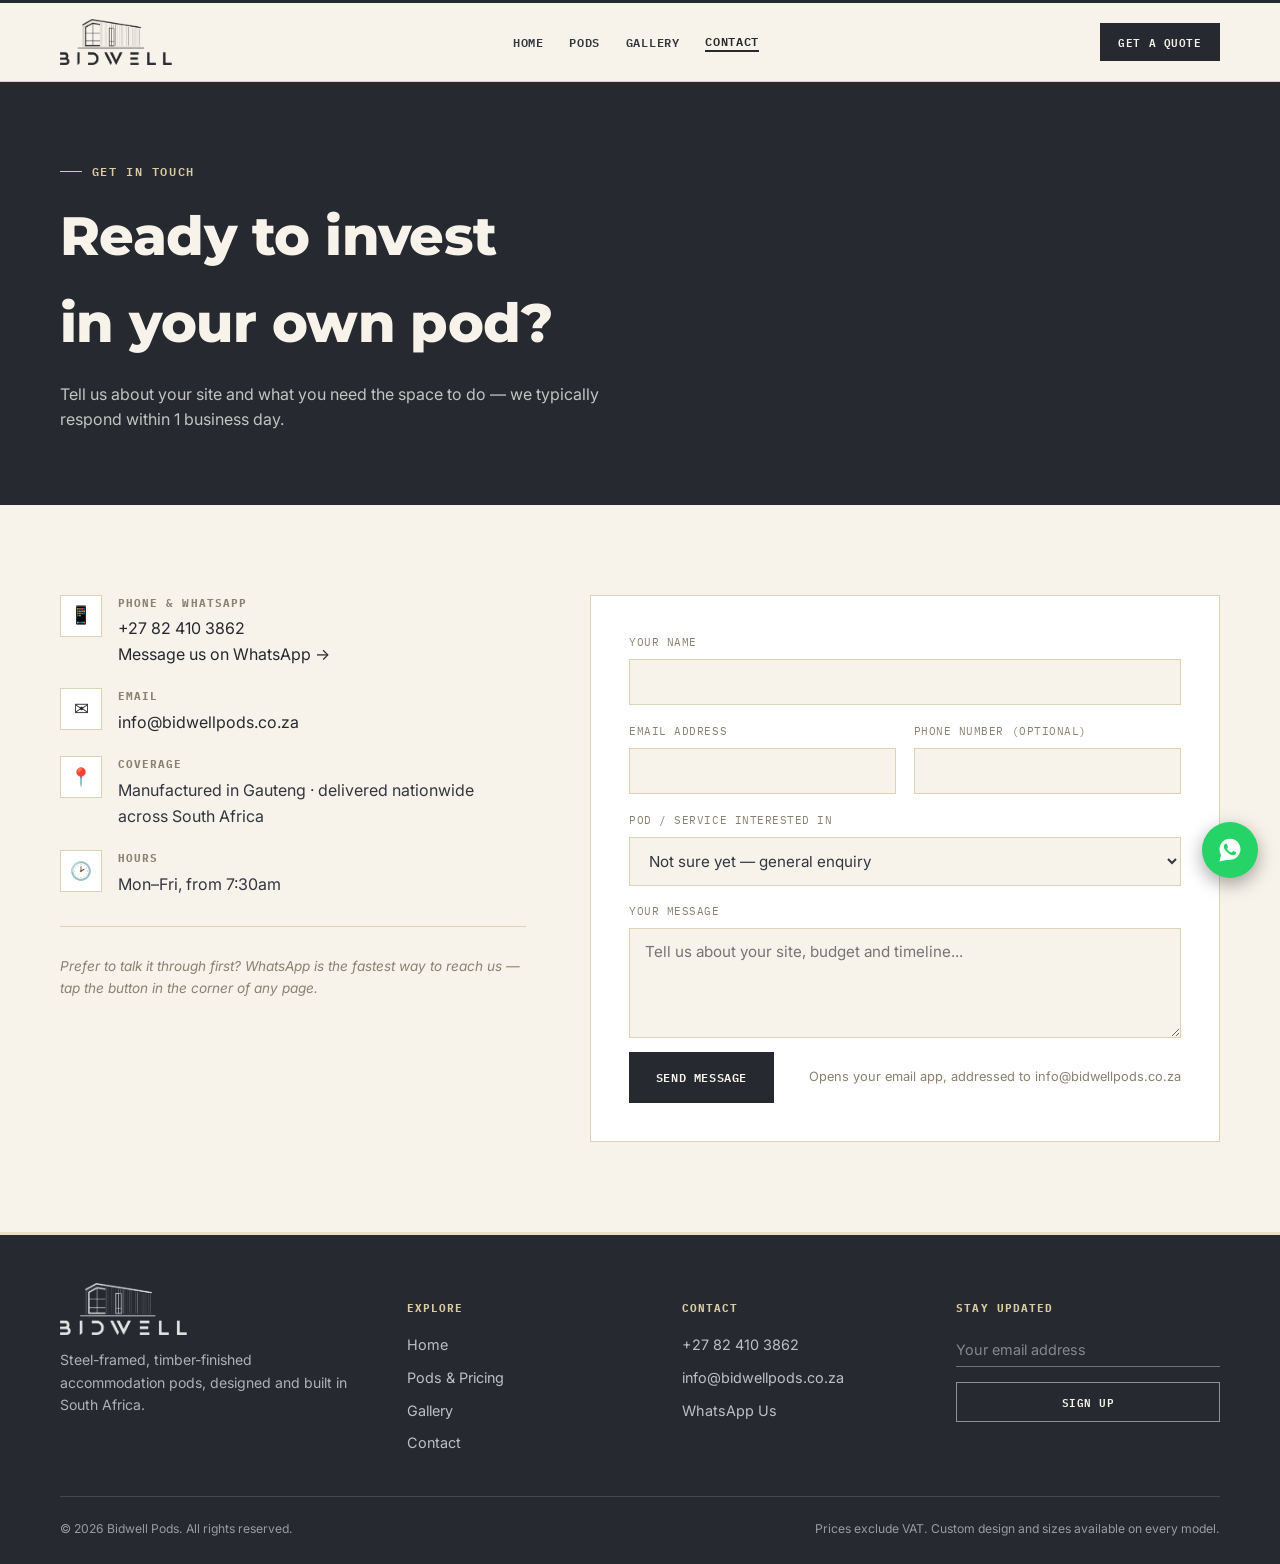
==== contact.html @ 1fa18dcc "Initial commit: Bidwell Pods website Static marketing site for Bidwell Pods (modular steel-framed ac" ====
<!doctype html>
<html lang="en">
<head>
<meta charset="UTF-8">
<meta name="viewport" content="width=device-width, initial-scale=1">
<title>Contact — Bidwell Pods</title>
<link rel="preconnect" href="https://fonts.googleapis.com">
<link rel="preconnect" href="https://fonts.gstatic.com" crossorigin>
<link href="https://fonts.googleapis.com/css2?family=Montserrat:wght@600;700;800&family=Inter:wght@400;500;600;700&family=IBM+Plex+Mono:wght@500;600;700&display=swap" rel="stylesheet">
<link rel="stylesheet" href="style.css">
</head>
<body>

<header>
  <div class="wrap bar">
    <a href="index.html" class="brand">
      <img src="img/logo-dark.png" alt="Bidwell Pods" class="brand-logo">
    </a>
    <nav class="primary">
      <a href="index.html">Home</a>
      <a href="pods.html">Pods</a>
      <a href="gallery.html">Gallery</a>
      <a href="contact.html" class="active">Contact</a>
    </nav>
    <div class="nav-cta">
      <a href="contact.html" class="btn btn-amber btn-sm">Get a Quote</a>
      <button class="burger" id="burgerBtn" aria-label="Open menu" aria-expanded="false"><span></span><span></span><span></span></button>
    </div>
  </div>
</header>

<div class="mobile-panel" id="mobilePanel">
  <a href="index.html">Home</a>
  <a href="pods.html">Pods</a>
  <a href="gallery.html">Gallery</a>
  <a href="contact.html">Contact</a>
  <a href="contact.html" class="btn btn-solid btn-block">Get a Quote</a>
</div>

<main>

  <section class="band-ink" style="padding-block:clamp(3rem,6vw,4.5rem);">
    <div class="wrap">
      <span class="eyebrow" style="color:var(--amber);">Get In Touch</span>
      <h1 style="font-size:clamp(2.2rem,4.4vw,3.4rem); margin-top:.7rem; max-width:20ch;">Ready to invest in your own pod?</h1>
      <p style="color:rgba(250,247,241,.75); max-width:56ch; margin-top:1rem;">Tell us about your site and what you need the space to do — we typically respond within 1 business day.</p>
    </div>
  </section>

  <section class="band-paper">
    <div class="wrap contact-grid">
      <div class="contact-detail">
        <div class="cd-item"><div class="cd-icon">&#128241;</div><div><h4>Phone &amp; WhatsApp</h4><p><a href="tel:+27824103862">+27 82 410 3862</a><br><a href="https://wa.me/27824103862" target="_blank" rel="noopener">Message us on WhatsApp &rarr;</a></p></div></div>
        <div class="cd-item"><div class="cd-icon">&#9993;</div><div><h4>Email</h4><p><a href="mailto:info@bidwellpods.co.za">info@bidwellpods.co.za</a></p></div></div>
        <div class="cd-item"><div class="cd-icon">&#128205;</div><div><h4>Coverage</h4><p>Manufactured in Gauteng &middot; delivered nationwide across South Africa</p></div></div>
        <div class="cd-item"><div class="cd-icon">&#128337;</div><div><h4>Hours</h4><p>Mon&ndash;Fri, from 7:30am</p></div></div>
        <hr class="rule" style="margin:.5rem 0;">
        <p class="map-note">Prefer to talk it through first? WhatsApp is the fastest way to reach us — tap the button in the corner of any page.</p>
      </div>

      <div class="form-card">
        <form id="quoteForm">
          <div class="form-grid">
            <div class="full"><label for="f-name">Your Name</label><input id="f-name" name="name" type="text" required></div>
            <div><label for="f-email">Email Address</label><input id="f-email" name="email" type="email" required></div>
            <div><label for="f-phone">Phone Number (optional)</label><input id="f-phone" name="phone" type="tel"></div>
            <div class="full"><label for="f-service">Pod / Service Interested In</label>
              <select id="f-service" name="service">
                <option>Not sure yet — general enquiry</option>
                <option>3 Bedroom</option>
                <option>Pod 2</option>
                <option>Pod 3</option>
                <option>Pod 4</option>
                <option>Concrete Roof Top Pod</option>
                <option>Insulated Cement Panel Housing</option>
                <option>Backyard Entertainment Pod</option>
                <option>Backyard Office / Storage Pod</option>
                <option>Guard House</option>
                <option>Coffee Shop</option>
                <option>Financing Options</option>
              </select>
            </div>
            <div class="full"><label for="f-message">Your Message</label><textarea id="f-message" name="message" required placeholder="Tell us about your site, budget and timeline..."></textarea></div>
          </div>
          <div class="form-foot">
            <button type="submit" class="btn btn-amber">Send Message</button>
            <span class="form-note">Opens your email app, addressed to info@bidwellpods.co.za</span>
          </div>
        </form>
      </div>
    </div>
  </section>

</main>

<footer>
  <div class="wrap">
    <div class="foot-grid">
      <div class="foot-brand">
        <img src="img/logo-light.png" alt="Bidwell Pods" class="brand-logo footer-logo">
        <p>Steel-framed, timber-finished accommodation pods, designed and built in South Africa.</p>
      </div>
      <div class="foot-col"><h5>Explore</h5>
        <a href="index.html">Home</a><a href="pods.html">Pods &amp; Pricing</a><a href="gallery.html">Gallery</a><a href="contact.html">Contact</a>
      </div>
      <div class="foot-col"><h5>Contact</h5>
        <a href="tel:+27824103862">+27 82 410 3862</a><a href="mailto:info@bidwellpods.co.za">info@bidwellpods.co.za</a><a href="https://wa.me/27824103862" target="_blank" rel="noopener">WhatsApp Us</a>
      </div>
      <div class="foot-col foot-newsletter"><h5>Stay Updated</h5>
        <form id="newsletterForm">
          <input type="email" name="email" placeholder="Your email address" required>
          <button type="submit" class="btn btn-outline-light btn-sm btn-block">Sign Up</button>
        </form>
      </div>
    </div>
    <div class="foot-bottom">
      <span>&copy; <span id="year"></span> Bidwell Pods. All rights reserved.</span>
      <span>Prices exclude VAT. Custom design and sizes available on every model.</span>
    </div>
  </div>
</footer>

<a class="wa-float" href="https://wa.me/27824103862" target="_blank" rel="noopener" aria-label="WhatsApp Bidwell Pods">
  <svg width="28" height="28" viewBox="0 0 32 32" fill="none"><path d="M16 3C9.373 3 4 8.373 4 15c0 2.34.64 4.53 1.75 6.4L4 29l7.8-1.7A11.9 11.9 0 0 0 16 27c6.627 0 12-5.373 12-12S22.627 3 16 3Z" fill="#fff"/><path d="M22.4 18.3c-.35-.17-2.07-1.02-2.4-1.14-.32-.12-.55-.17-.79.17-.23.35-.9 1.14-1.1 1.37-.2.23-.4.26-.76.09-.35-.17-1.47-.54-2.8-1.72-1.04-.92-1.74-2.06-1.94-2.4-.2-.35-.02-.54.15-.71.16-.16.35-.4.52-.61.17-.2.23-.35.35-.58.12-.23.06-.43-.03-.6-.09-.17-.79-1.9-1.08-2.6-.28-.68-.57-.59-.79-.6h-.68c-.23 0-.6.09-.92.43-.32.35-1.2 1.17-1.2 2.86s1.23 3.32 1.4 3.55c.17.23 2.42 3.7 5.87 5.19.82.35 1.46.56 1.96.72.82.26 1.57.22 2.16.13.66-.1 2.07-.85 2.36-1.66.29-.82.29-1.52.2-1.66-.08-.15-.31-.23-.66-.4Z" fill="#25D366"/></svg>
</a>

<script src="script.js"></script>
</body>
</html>
---- style.css ----
:root{
  --ink:#26292f;
  --ink-2:#323640;
  --paper:#f7f3ea;
  --paper-2:#e9dfc7;
  --rule:#ddd2b4;
  --charcoal:#323640;
  --muted:#8a8171;
  --amber:#d9cba3;
  --amber-deep:#26292f;
  --white:#ffffff;
  --sand:#e9dfc7;
  --sand-deep:#d9cba3;
  --font-display:'Montserrat', 'Arial Black', sans-serif;
  --font-body:'Inter', -apple-system, Segoe UI, sans-serif;
  --font-mono:'IBM Plex Mono', 'Consolas', monospace;
}

*{box-sizing:border-box;}
html{scroll-behavior:smooth;}
body{
  margin:0; background:var(--paper); color:var(--charcoal);
  font-family:var(--font-body); font-size:16px; line-height:1.6;
  word-spacing:normal;
  -webkit-font-smoothing:antialiased;
}
@media (prefers-reduced-motion: reduce){
  html{scroll-behavior:auto;}
  *{animation-duration:.001ms !important; transition-duration:.001ms !important;}
}
img{max-width:100%; display:block;}
a{color:inherit;}
h1,h2,h3,h4{font-family:var(--font-display); font-weight:800; margin:0; text-wrap:balance; letter-spacing:-.01em;}
p{margin:0; line-height:1.6;}
::selection{background:var(--ink); color:var(--paper);}

.wrap{max-width:1240px; margin:0 auto; padding-inline:clamp(1.25rem,4vw,2.5rem);}
.eyebrow{
  font-family:var(--font-mono); font-size:.72rem; font-weight:600; letter-spacing:.14em;
  text-transform:uppercase; color:var(--amber-deep);
  display:inline-flex; align-items:center; gap:.6rem;
}
.eyebrow::before{content:""; width:22px; height:1.5px; background:currentColor; display:inline-block;}
.section-head{display:flex; flex-wrap:wrap; align-items:flex-end; justify-content:space-between; gap:1.5rem; margin-bottom:clamp(2.2rem,4vw,3.2rem); position:relative;}
.section-head h2{font-size:clamp(1.9rem,3.6vw,2.7rem); max-width:34ch;}
.section-head .lede{max-width:38ch; color:var(--muted); font-size:.98rem;}
section{padding-block:clamp(3.2rem,7vw,6rem);}
.band-paper{background:var(--paper);}
.band-tint{background:var(--paper-2);}
.band-ink{background:var(--ink); color:var(--paper);}
.rule{border:none; border-top:1px solid var(--rule); margin:0;}

.btn{
  font-family:var(--font-mono); font-weight:600; font-size:.76rem; letter-spacing:.05em;
  text-transform:uppercase; text-decoration:none; display:inline-flex; align-items:center; gap:.6rem;
  padding:.9rem 1.6rem; border:1.5px solid var(--ink); cursor:pointer; background:transparent; color:var(--ink);
  transition:background .2s ease, color .2s ease, border-color .2s ease, opacity .2s ease;
}
.btn-solid{background:var(--ink); color:var(--paper);}
.btn-solid:hover{background:var(--charcoal);}
.btn-amber{background:var(--ink); border-color:var(--ink); color:var(--paper);}
.btn-amber:hover{background:var(--charcoal); border-color:var(--charcoal);}
.btn-outline-light{border-color:rgba(248,250,252,.5); color:var(--paper);}
.btn-outline-light:hover{border-color:var(--paper); background:rgba(248,250,252,.08);}
.btn-block{width:100%; justify-content:center;}
.btn-sm{padding:.6rem 1.1rem; font-size:.68rem;}

/* ---------- HEADER ---------- */
header{position:sticky; top:0; z-index:100; background:var(--paper); border-bottom:1px solid var(--rule); border-top:3px solid var(--ink);}
header .bar{display:flex; align-items:center; justify-content:space-between; gap:1.5rem; padding-block:1rem;}
.brand{display:flex; align-items:center; gap:.7rem; text-decoration:none;}
.brand-logo{height:46px; width:auto; display:block;}
.footer-logo{height:52px; margin-bottom:.9rem;}
nav.primary{display:flex; align-items:center; gap:clamp(1rem,2vw,2rem);}
nav.primary a{font-family:var(--font-mono); font-size:.72rem; font-weight:600; letter-spacing:.06em; text-transform:uppercase; text-decoration:none; color:var(--charcoal);}
nav.primary a:hover{color:var(--amber-deep);}
nav.primary a.active{color:var(--amber-deep); border-bottom:2px solid var(--ink);}
.nav-cta{display:flex; align-items:center; gap:.9rem;}
.burger{display:none; flex-direction:column; gap:5px; background:none; border:none; padding:.4rem; cursor:pointer;}
.burger span{width:24px; height:2px; background:var(--ink);}
.mobile-panel{position:fixed; inset:0; background:var(--paper); z-index:99; padding:5.5rem 1.5rem 2rem; display:flex; flex-direction:column; gap:1.4rem; transform:translateX(100%); transition:transform .3s ease;}
.mobile-panel.open{transform:translateX(0);}
.mobile-panel a{font-family:var(--font-display); font-size:1.6rem; font-weight:800; text-decoration:none; color:var(--ink); border-bottom:1px solid var(--rule); padding-bottom:1rem;}
.mobile-panel a.btn{font-size:.76rem; font-weight:600; font-family:var(--font-mono); border-bottom:none; padding-bottom:.9rem; color:var(--paper); margin-top:.5rem;}

/* ---------- HERO (split) ---------- */
.hero{position:relative; background:var(--ink); color:var(--paper); overflow:hidden;}
.hero-split{display:grid; grid-template-columns:1fr 1.15fr; min-height:640px;}
.hero-copy{padding:clamp(2.5rem,6vw,5rem); display:flex; flex-direction:column; justify-content:center; gap:1.4rem; position:relative; z-index:1;}
.hero-copy h1{font-size:clamp(2.6rem,5.2vw,4.4rem); line-height:.98;}
.hero-tagline{font-family:var(--font-mono); font-size:.85rem; letter-spacing:.05em; color:var(--paper); opacity:.75;}
.hero-tagline b{color:var(--amber);}
.hero-copy .sub{max-width:42ch; color:rgba(248,250,252,.78); font-size:1.02rem;}
.hero-ctas{display:flex; flex-wrap:wrap; gap:1rem; margin-top:.6rem;}
.hero-photo{position:relative; min-height:320px;}
.hero-photo img{width:100%; height:100%; object-fit:cover; position:absolute; inset:0;}
.hero-photo::after{content:""; position:absolute; inset:1.3rem; border:1px solid rgba(247,243,234,.4); z-index:1; pointer-events:none;}

/* ---------- STAT BAND ---------- */
.stat-band{background:var(--paper-2); border-bottom:1px solid var(--rule);}
.stat-grid{display:grid; grid-template-columns:repeat(4,1fr);}
.stat{padding:clamp(1.5rem,3vw,2.2rem) 1.2rem; text-align:center; border-left:1px solid var(--rule); position:relative;}
.stat:first-child{border-left:none;}
.stat .n{font-family:var(--font-display); font-weight:800; letter-spacing:-.01em; font-size:clamp(1.4rem,2.4vw,1.9rem); color:var(--amber-deep); font-variant-numeric:tabular-nums;}
.stat .l{margin-top:.4rem; font-size:.72rem; letter-spacing:.07em; text-transform:uppercase; color:var(--muted); font-family:var(--font-mono);}

/* ---------- ABOUT / SPLIT CONTENT ---------- */
.split{display:grid; grid-template-columns:1.05fr .95fr; gap:clamp(2.5rem,5vw,5rem); align-items:center; position:relative;}
.split.reverse{grid-template-columns:.95fr 1.05fr;}
.split.reverse .split-photo{order:2;}
.split-copy{position:relative; z-index:1;}
.split-copy h2{font-size:clamp(2rem,3.6vw,2.7rem); margin:.8rem 0 1.2rem;}
.split-copy p{color:var(--muted); font-size:1.02rem; margin-bottom:1.05rem;}
.split-copy p:last-of-type{margin-bottom:0;}
.split-copy p.lead{color:var(--charcoal); font-size:1.1rem;}
.split-photo{position:relative; padding-right:1.3rem; padding-bottom:1.3rem;}
.split-photo::before{content:""; position:absolute; inset:1.3rem 0 0 1.3rem; border:1px solid var(--rule); z-index:0;}
.split-photo img{width:100%; aspect-ratio:4/5; object-fit:cover; position:relative; z-index:1;}
.split.reverse .split-photo{padding-right:0; padding-left:1.3rem;}
.split.reverse .split-photo::before{inset:1.3rem 1.3rem 0 0;}

.benefit-grid{display:grid; grid-template-columns:1fr 1fr; gap:1.4rem;}
.benefit{border-top:2px solid var(--ink); padding-top:1rem;}
.benefit h4{font-size:1.02rem; margin-bottom:.4rem;}
.benefit p{font-size:.88rem; color:var(--muted);}

/* ---------- UNIT / POD CARDS ---------- */
.units-grid{display:grid; grid-template-columns:repeat(4,1fr); gap:1.4rem;}
.unit-card{background:var(--white); border:1px solid var(--rule); display:flex; flex-direction:column;}
.unit-photo{aspect-ratio:4/3; overflow:hidden; position:relative;}
.fp-badge{
  position:absolute; top:.7rem; right:.7rem; z-index:2; background:var(--sand); color:var(--ink);
  font-family:var(--font-mono); font-size:.62rem; font-weight:600; letter-spacing:.06em; text-transform:uppercase;
  padding:.32rem .5rem; border:1px solid rgba(38,41,47,.15);
}
.unit-photo img{width:100%; height:100%; object-fit:cover; transition:transform .5s ease;}
.unit-card:hover .unit-photo img{transform:scale(1.06);}
.unit-body{padding:1.1rem 1.2rem 1.3rem; display:flex; flex-direction:column; gap:.5rem; flex:1;}
.unit-body h3{font-size:1.02rem;}
.unit-size{font-family:var(--font-mono); font-size:.74rem; color:var(--muted);}
.unit-price{margin-top:auto; padding-top:.6rem; border-top:1px solid var(--rule); display:flex; align-items:baseline; justify-content:space-between; gap:.5rem;}
.unit-price .amt{font-family:var(--font-display); font-weight:800; letter-spacing:-.01em; font-size:1.15rem; color:var(--amber-deep); font-variant-numeric:tabular-nums;}
.unit-price .from{font-size:.62rem; text-transform:uppercase; letter-spacing:.06em; color:var(--muted); font-family:var(--font-mono);}

/* ---------- POD DETAIL MODAL ---------- */
.modal-overlay{position:fixed; inset:0; background:rgba(20,16,10,.72); z-index:200; display:none; align-items:center; justify-content:center; padding:2rem 1rem;}
.modal-overlay.open{display:flex;}
.modal{background:var(--paper); max-width:980px; width:100%; max-height:90vh; overflow-y:auto; position:relative;}
.modal-grid{display:grid; grid-template-columns:1fr 1fr;}
.modal-info{background:var(--ink); color:var(--paper); padding:clamp(1.8rem,4vw,3rem); display:flex; flex-direction:column; gap:1rem;}
.modal-info h2{font-size:clamp(1.7rem,3vw,2.3rem);}
.modal-info .size{font-family:var(--font-mono); color:var(--amber);}
.modal-info p.desc{color:rgba(248,250,252,.75); font-size:.95rem;}
.modal-info p.note{color:var(--amber); font-size:.85rem; font-style:italic;}
.modal-price-row{display:flex; gap:1.5rem; padding:1rem 0; border-top:1px solid rgba(248,250,252,.2); border-bottom:1px solid rgba(248,250,252,.2);}
.modal-price-row div{flex:1;}
.modal-price-row .l{font-family:var(--font-mono); font-size:.62rem; letter-spacing:.08em; text-transform:uppercase; color:rgba(248,250,252,.55);}
.modal-price-row .v{font-family:var(--font-display); font-weight:800; letter-spacing:-.01em; font-size:1.3rem; margin-top:.3rem; color:#F8FAFC;}
.modal-photo{position:relative; min-height:280px;}
.modal-photo img{width:100%; height:100%; object-fit:cover; position:absolute; inset:0;}
.modal-floorplan{background:var(--white); border-bottom:1px solid var(--rule); padding:clamp(1.4rem,3vw,2rem) clamp(1.8rem,4vw,3rem);}
.modal-floorplan .eyebrow{margin-bottom:1rem;}
.modal-floorplan-img{background:var(--white); display:flex; justify-content:center;}
.modal-floorplan-img img{max-width:100%; max-height:420px; width:auto; object-fit:contain;}
.modal-details{padding:clamp(1.8rem,4vw,3rem); display:grid; grid-template-columns:1fr 1fr; gap:0 3rem;}
.modal-col-head{font-family:var(--font-mono); font-size:.68rem; letter-spacing:.1em; text-transform:uppercase; color:var(--amber-deep); margin-bottom:.7rem; display:block;}
.modal-col{margin-bottom:1.6rem;}
.modal-col h4{font-size:1.15rem; margin-bottom:.7rem;}
.modal-col ul{margin:0; padding-left:1.1rem; font-size:.9rem; color:var(--charcoal); display:flex; flex-direction:column; gap:.4rem;}
.modal-col.excluded ul{color:var(--muted);}
.modal-close{position:absolute; top:1rem; right:1rem; width:36px; height:36px; background:var(--paper); border:1px solid var(--rule); font-size:1.2rem; line-height:1; cursor:pointer; z-index:2;}

/* ---------- INTERIOR / ADDON LISTS ---------- */
.int-grid{display:grid; grid-template-columns:repeat(4,1fr); gap:1px; background:var(--rule); border:1px solid var(--rule);}
.int-item{background:var(--white); padding:1.5rem 1.3rem;}
.int-item h4{font-size:.98rem; margin-bottom:.5rem;}
.int-item p{font-size:.85rem; color:var(--muted);}

.addons-list{display:grid; grid-template-columns:1fr 1fr; gap:0 3rem;}
.addon-row{display:flex; justify-content:space-between; align-items:baseline; padding:.9rem 0; border-bottom:1px solid var(--rule); gap:1rem;}
.addon-row h4{font-size:.95rem; font-weight:600; font-family:var(--font-body);}
.addon-row .amt{font-family:var(--font-display); font-weight:800; letter-spacing:-.01em; color:var(--amber-deep); white-space:nowrap;}

/* ---------- FAQ ---------- */
.faq-list{display:flex; flex-direction:column; max-width:820px;}
details.faq{border-bottom:1px solid var(--rule); padding:1.2rem 0;}
details.faq summary{list-style:none; cursor:pointer; display:flex; justify-content:space-between; align-items:center; gap:1rem; font-family:var(--font-body); font-weight:700; font-size:1.02rem;}
details.faq summary::-webkit-details-marker{display:none;}
details.faq summary .ind{font-family:var(--font-mono); color:var(--amber-deep); font-size:1.3rem; flex:none; transition:transform .2s ease;}
details.faq[open] summary .ind{transform:rotate(45deg);}
details.faq .a{padding-top:.9rem; color:var(--muted); font-size:.94rem; max-width:70ch;}

/* ---------- COMPARE TABLE ---------- */
.compare-wrap{overflow-x:auto; border:1px solid var(--rule);}
table.compare{border-collapse:collapse; width:100%; min-width:640px; font-size:.9rem; background:var(--white);}
table.compare th, table.compare td{text-align:left; padding:1rem 1.2rem; border-bottom:1px solid var(--rule); vertical-align:top;}
table.compare thead th{font-family:var(--font-mono); font-size:.66rem; letter-spacing:.08em; text-transform:uppercase; color:var(--amber-deep); background:var(--paper-2);}
table.compare tbody th{font-family:var(--font-body); font-weight:700; color:var(--ink); white-space:nowrap;}
table.compare td{color:var(--muted);}
table.compare tbody tr:last-child td, table.compare tbody tr:last-child th{border-bottom:none;}

/* ---------- GALLERY ---------- */
.gallery-grid{display:grid; grid-template-columns:repeat(3,1fr); gap:.6rem;}
.gallery-grid .g-item{position:relative; aspect-ratio:1/1; overflow:hidden; cursor:pointer;}
.gallery-grid img{width:100%; height:100%; object-fit:cover; transition:transform .4s ease;}
.gallery-grid .g-item:hover img{transform:scale(1.05);}
.g-cap{position:absolute; left:0; right:0; bottom:0; padding:.8rem 1rem; background:linear-gradient(0deg, rgba(20,16,10,.85), transparent); color:var(--paper); font-family:var(--font-mono); font-size:.72rem;}

.lightbox{position:fixed; inset:0; background:rgba(15,12,8,.92); z-index:210; display:none; align-items:center; justify-content:center; padding:2rem;}
.lightbox.open{display:flex;}
.lightbox img{max-width:100%; max-height:88vh; object-fit:contain;}
.lightbox-close{position:absolute; top:1.2rem; right:1.4rem; color:var(--paper); font-size:2rem; background:none; border:none; cursor:pointer; line-height:1;}

/* ---------- FINANCE / CTA BANNER ---------- */
.cta-banner{background:var(--ink); color:var(--paper); border-top:1px solid rgba(247,243,234,.15);}
.cta-inner{display:flex; flex-wrap:wrap; align-items:center; justify-content:space-between; gap:1.5rem;}
.cta-inner h3{font-size:clamp(1.3rem,2.6vw,1.9rem); max-width:34ch;}
.cta-inner .eyebrow{color:var(--amber);}
.cta-inner .eyebrow::before{background:var(--amber);}

/* ---------- CONTACT ---------- */
.contact-grid{display:grid; grid-template-columns:.85fr 1.15fr; gap:clamp(2.5rem,5vw,4rem);}
.contact-detail{display:flex; flex-direction:column; gap:1.3rem;}
.cd-item{display:flex; gap:1rem;}
.cd-icon{width:42px; height:42px; flex:none; border:1px solid var(--rule); background:var(--white); display:flex; align-items:center; justify-content:center; color:var(--amber-deep); font-size:1.1rem;}
.cd-item h4{font-family:var(--font-mono); font-size:.66rem; letter-spacing:.1em; text-transform:uppercase; color:var(--muted); margin-bottom:.3rem;}
.cd-item p{font-size:1rem;}
.cd-item a{text-decoration:none; color:var(--amber-deep);}
.form-card{background:var(--white); border:1px solid var(--rule); padding:clamp(1.6rem,3vw,2.4rem);}
.form-grid{display:grid; grid-template-columns:1fr 1fr; gap:1.1rem;}
.form-grid .full{grid-column:1/-1;}
label{font-family:var(--font-mono); font-size:.66rem; letter-spacing:.05em; text-transform:uppercase; color:var(--muted); display:block; margin-bottom:.5rem;}
input,select,textarea{width:100%; background:var(--paper); border:1px solid var(--rule); color:var(--charcoal); padding:.8rem .9rem; font-family:var(--font-body); font-size:.95rem;}
input:focus,select:focus,textarea:focus{outline:2px solid var(--ink); outline-offset:1px; border-color:var(--ink);}
textarea{resize:vertical; min-height:110px;}
.form-foot{display:flex; align-items:center; justify-content:space-between; flex-wrap:wrap; gap:1rem; margin-top:.4rem;}
.form-note{font-size:.8rem; color:var(--muted);}
.map-note{font-size:.85rem; color:var(--muted); font-style:italic;}

/* ---------- FOOTER ---------- */
footer{background:var(--ink); color:var(--paper); padding-block:3rem 1.6rem; border-top:3px solid var(--sand);}
.foot-grid{display:grid; grid-template-columns:1.3fr 1fr 1fr 1.1fr; gap:2.2rem; padding-bottom:2rem; border-bottom:1px solid rgba(248,250,252,.15);}
.foot-brand p{color:rgba(248,250,252,.65); font-size:.88rem; margin-top:.8rem; max-width:32ch;}
.foot-col h5{font-family:var(--font-mono); font-size:.66rem; letter-spacing:.1em; text-transform:uppercase; color:var(--amber); margin-bottom:1rem;}
.foot-col a{display:block; color:rgba(248,250,252,.72); text-decoration:none; font-size:.9rem; margin-bottom:.6rem;}
.foot-col a:hover{color:var(--paper);}
.foot-newsletter input{background:transparent; border:none; border-bottom:1px solid rgba(248,250,252,.35); color:var(--paper); padding:.5rem 0; margin-bottom:.9rem; font-size:.9rem;}
.foot-newsletter input::placeholder{color:rgba(248,250,252,.45);}
.foot-newsletter input:focus{outline:none; border-color:var(--amber);}
.foot-bottom{display:flex; flex-wrap:wrap; justify-content:space-between; gap:.6rem; padding-top:1.4rem; font-size:.76rem; color:rgba(248,250,252,.55);}

/* ---------- WHATSAPP FLOAT ---------- */
.wa-float{position:fixed; right:1.4rem; bottom:1.4rem; z-index:90; width:56px; height:56px; border-radius:50%; background:#25d366; display:flex; align-items:center; justify-content:center; box-shadow:0 6px 18px rgba(0,0,0,.35); text-decoration:none;}

/* ---------- RESPONSIVE ---------- */
@media (max-width: 1024px){
  .units-grid{grid-template-columns:repeat(3,1fr);}
  .stat-grid{grid-template-columns:repeat(2,1fr);}
  .stat:nth-child(3){border-left:none;}
  .foot-grid{grid-template-columns:1fr 1fr;}
}
@media (max-width: 900px){
  nav.primary, .nav-cta .btn-ghost{display:none;}
  .burger{display:flex;}
  .hero-split{grid-template-columns:1fr;}
  .hero-photo{min-height:280px; order:-1;}
  .split, .split.reverse{grid-template-columns:1fr;}
  .split.reverse .split-photo{order:0;}
  .modal-grid{grid-template-columns:1fr;}
  .modal-photo{min-height:220px;}
  .modal-details{grid-template-columns:1fr;}
  .modal-floorplan-img img{max-height:300px;}
  .units-grid{grid-template-columns:repeat(2,1fr);}
  .int-grid{grid-template-columns:repeat(2,1fr);}
  .gallery-grid{grid-template-columns:repeat(2,1fr);}
  .contact-grid{grid-template-columns:1fr;}
}
@media (max-width: 620px){
  .units-grid{grid-template-columns:1fr;}
  .benefit-grid,.addons-list,.form-grid,.int-grid{grid-template-columns:1fr;}
  .form-grid .full{grid-column:auto;}
  .foot-grid{grid-template-columns:1fr;}
  .stat-grid{grid-template-columns:1fr 1fr;}
  .gallery-grid{grid-template-columns:1fr 1fr;}
  .hero-ctas{flex-direction:column; align-items:stretch;}
  .hero-ctas .btn{justify-content:center;}
}
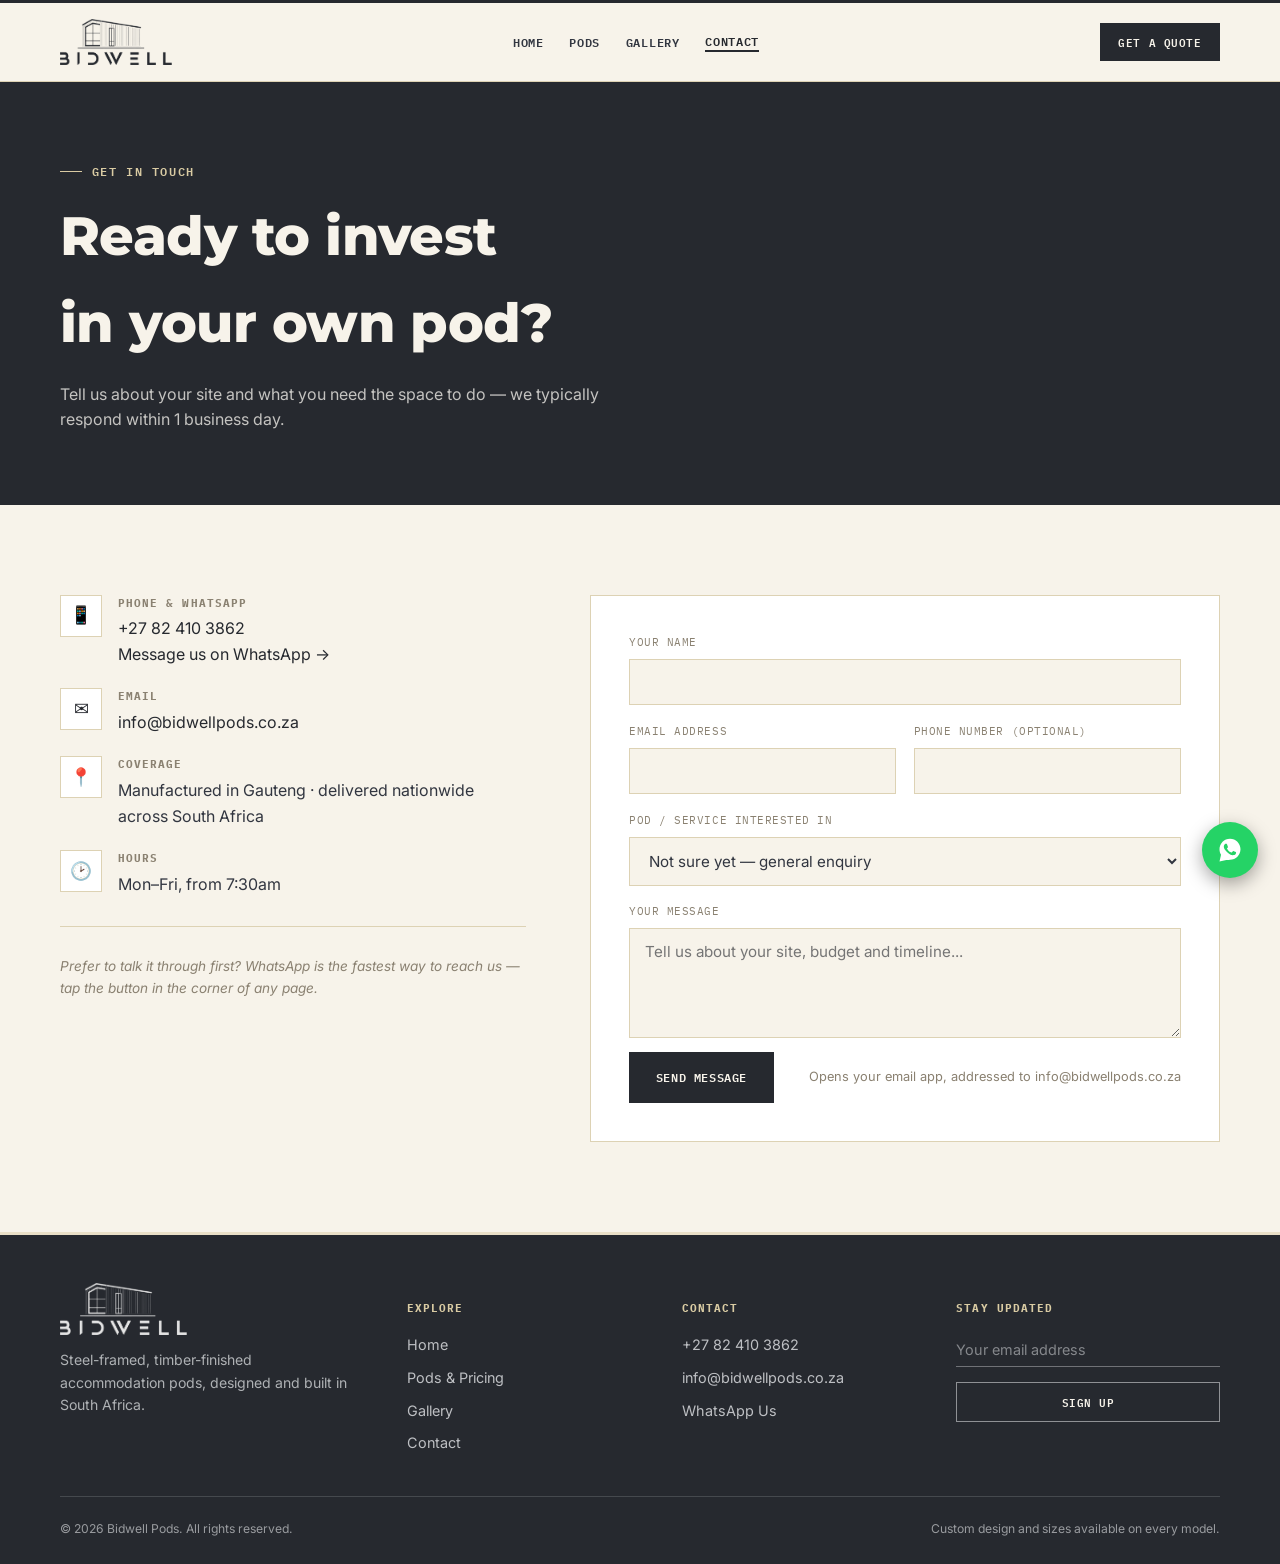
==== commit 28c32455: "Remove all VAT references site-wide Stripped every mention of VAT (excl./incl. VAT, "prices exclude " ====
--- a/contact.html
+++ b/contact.html
@@ -48,7 +48,7 @@
   </section>
 
   <section class="band-paper">
-    <div class="wrap contact-grid">
+    <div class="wrap contact-grid reveal">
       <div class="contact-detail">
         <div class="cd-item"><div class="cd-icon">&#128241;</div><div><h4>Phone &amp; WhatsApp</h4><p><a href="tel:+27824103862">+27 82 410 3862</a><br><a href="https://wa.me/27824103862" target="_blank" rel="noopener">Message us on WhatsApp &rarr;</a></p></div></div>
         <div class="cd-item"><div class="cd-icon">&#9993;</div><div><h4>Email</h4><p><a href="mailto:info@bidwellpods.co.za">info@bidwellpods.co.za</a></p></div></div>
@@ -115,7 +115,7 @@
     </div>
     <div class="foot-bottom">
       <span>&copy; <span id="year"></span> Bidwell Pods. All rights reserved.</span>
-      <span>Prices exclude VAT. Custom design and sizes available on every model.</span>
+      <span>Custom design and sizes available on every model.</span>
     </div>
   </div>
 </footer>
--- a/style.css
+++ b/style.css
@@ -28,6 +28,13 @@
   html{scroll-behavior:auto;}
   *{animation-duration:.001ms !important; transition-duration:.001ms !important;}
 }
+
+/* ---------- SCROLL REVEAL ---------- */
+.reveal{opacity:0; transform:translateY(28px); transition:opacity .7s ease, transform .7s ease;}
+.reveal.in-view{opacity:1; transform:none;}
+.reveal-1{transition-delay:.08s;}
+.reveal-2{transition-delay:.16s;}
+.reveal-3{transition-delay:.24s;}
 img{max-width:100%; display:block;}
 a{color:inherit;}
 h1,h2,h3,h4{font-family:var(--font-display); font-weight:800; margin:0; text-wrap:balance; letter-spacing:-.01em;}
@@ -93,8 +100,8 @@
 .hero-copy .sub{max-width:42ch; color:rgba(248,250,252,.78); font-size:1.02rem;}
 .hero-ctas{display:flex; flex-wrap:wrap; gap:1rem; margin-top:.6rem;}
 .hero-photo{position:relative; min-height:320px;}
-.hero-photo img{width:100%; height:100%; object-fit:cover; position:absolute; inset:0;}
-.hero-photo::after{content:""; position:absolute; inset:1.3rem; border:1px solid rgba(247,243,234,.4); z-index:1; pointer-events:none;}
+.hero-photo img{width:100%; height:100%; object-fit:cover; position:absolute; top:clamp(2rem,5vw,3.5rem); right:0; bottom:0; left:0;}
+.hero-photo::after{content:""; position:absolute; top:calc(clamp(2rem,5vw,3.5rem) + 1.3rem); right:1.3rem; bottom:1.3rem; left:1.3rem; border:1px solid rgba(247,243,234,.4); z-index:1; pointer-events:none;}
 
 /* ---------- STAT BAND ---------- */
 .stat-band{background:var(--paper-2); border-bottom:1px solid var(--rule);}
@@ -115,7 +122,7 @@
 .split-copy p.lead{color:var(--charcoal); font-size:1.1rem;}
 .split-photo{position:relative; padding-right:1.3rem; padding-bottom:1.3rem;}
 .split-photo::before{content:""; position:absolute; inset:1.3rem 0 0 1.3rem; border:1px solid var(--rule); z-index:0;}
-.split-photo img{width:100%; aspect-ratio:4/5; object-fit:cover; position:relative; z-index:1;}
+.split-photo img{width:100%; aspect-ratio:1/1; object-fit:cover; position:relative; z-index:1;}
 .split.reverse .split-photo{padding-right:0; padding-left:1.3rem;}
 .split.reverse .split-photo::before{inset:1.3rem 1.3rem 0 0;}
 
@@ -127,7 +134,7 @@
 /* ---------- UNIT / POD CARDS ---------- */
 .units-grid{display:grid; grid-template-columns:repeat(4,1fr); gap:1.4rem;}
 .unit-card{background:var(--white); border:1px solid var(--rule); display:flex; flex-direction:column;}
-.unit-photo{aspect-ratio:4/3; overflow:hidden; position:relative;}
+.unit-photo{aspect-ratio:1/1; overflow:hidden; position:relative;}
 .fp-badge{
   position:absolute; top:.7rem; right:.7rem; z-index:2; background:var(--sand); color:var(--ink);
   font-family:var(--font-mono); font-size:.62rem; font-weight:600; letter-spacing:.06em; text-transform:uppercase;
@@ -263,7 +270,7 @@
   nav.primary, .nav-cta .btn-ghost{display:none;}
   .burger{display:flex;}
   .hero-split{grid-template-columns:1fr;}
-  .hero-photo{min-height:280px; order:-1;}
+  .hero-photo{min-height:0; aspect-ratio:1/1; order:-1;}
   .split, .split.reverse{grid-template-columns:1fr;}
   .split.reverse .split-photo{order:0;}
   .modal-grid{grid-template-columns:1fr;}
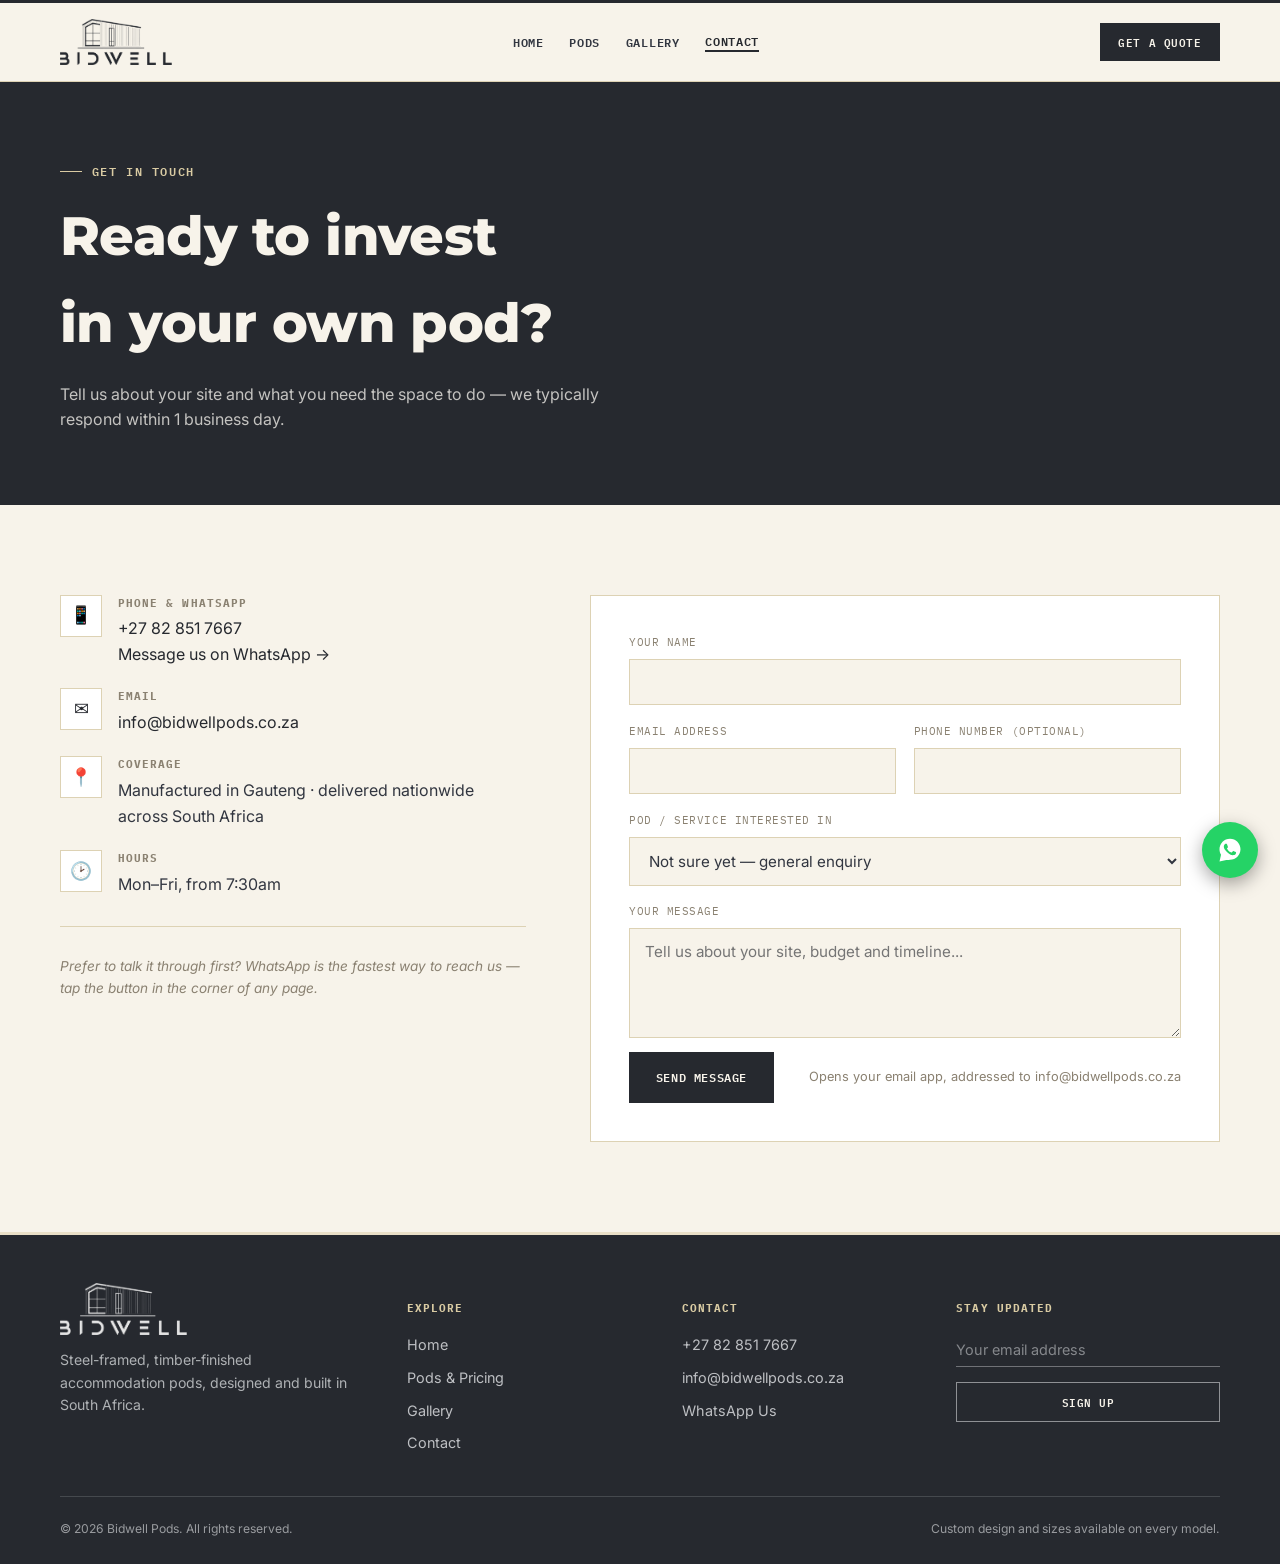
==== commit fd94e55a: "Update phone number to 082 851 7667 Replaced the old number (082 410 3862) everywhere: tel: links, W" ====
--- a/contact.html
+++ b/contact.html
@@ -50,7 +50,7 @@
   <section class="band-paper">
     <div class="wrap contact-grid reveal">
       <div class="contact-detail">
-        <div class="cd-item"><div class="cd-icon">&#128241;</div><div><h4>Phone &amp; WhatsApp</h4><p><a href="tel:+27824103862">+27 82 410 3862</a><br><a href="https://wa.me/27824103862" target="_blank" rel="noopener">Message us on WhatsApp &rarr;</a></p></div></div>
+        <div class="cd-item"><div class="cd-icon">&#128241;</div><div><h4>Phone &amp; WhatsApp</h4><p><a href="tel:+27828517667">+27 82 851 7667</a><br><a href="https://wa.me/27828517667" target="_blank" rel="noopener">Message us on WhatsApp &rarr;</a></p></div></div>
         <div class="cd-item"><div class="cd-icon">&#9993;</div><div><h4>Email</h4><p><a href="mailto:info@bidwellpods.co.za">info@bidwellpods.co.za</a></p></div></div>
         <div class="cd-item"><div class="cd-icon">&#128205;</div><div><h4>Coverage</h4><p>Manufactured in Gauteng &middot; delivered nationwide across South Africa</p></div></div>
         <div class="cd-item"><div class="cd-icon">&#128337;</div><div><h4>Hours</h4><p>Mon&ndash;Fri, from 7:30am</p></div></div>
@@ -104,7 +104,7 @@
         <a href="index.html">Home</a><a href="pods.html">Pods &amp; Pricing</a><a href="gallery.html">Gallery</a><a href="contact.html">Contact</a>
       </div>
       <div class="foot-col"><h5>Contact</h5>
-        <a href="tel:+27824103862">+27 82 410 3862</a><a href="mailto:info@bidwellpods.co.za">info@bidwellpods.co.za</a><a href="https://wa.me/27824103862" target="_blank" rel="noopener">WhatsApp Us</a>
+        <a href="tel:+27828517667">+27 82 851 7667</a><a href="mailto:info@bidwellpods.co.za">info@bidwellpods.co.za</a><a href="https://wa.me/27828517667" target="_blank" rel="noopener">WhatsApp Us</a>
       </div>
       <div class="foot-col foot-newsletter"><h5>Stay Updated</h5>
         <form id="newsletterForm">
@@ -120,7 +120,7 @@
   </div>
 </footer>
 
-<a class="wa-float" href="https://wa.me/27824103862" target="_blank" rel="noopener" aria-label="WhatsApp Bidwell Pods">
+<a class="wa-float" href="https://wa.me/27828517667" target="_blank" rel="noopener" aria-label="WhatsApp Bidwell Pods">
   <svg width="28" height="28" viewBox="0 0 32 32" fill="none"><path d="M16 3C9.373 3 4 8.373 4 15c0 2.34.64 4.53 1.75 6.4L4 29l7.8-1.7A11.9 11.9 0 0 0 16 27c6.627 0 12-5.373 12-12S22.627 3 16 3Z" fill="#fff"/><path d="M22.4 18.3c-.35-.17-2.07-1.02-2.4-1.14-.32-.12-.55-.17-.79.17-.23.35-.9 1.14-1.1 1.37-.2.23-.4.26-.76.09-.35-.17-1.47-.54-2.8-1.72-1.04-.92-1.74-2.06-1.94-2.4-.2-.35-.02-.54.15-.71.16-.16.35-.4.52-.61.17-.2.23-.35.35-.58.12-.23.06-.43-.03-.6-.09-.17-.79-1.9-1.08-2.6-.28-.68-.57-.59-.79-.6h-.68c-.23 0-.6.09-.92.43-.32.35-1.2 1.17-1.2 2.86s1.23 3.32 1.4 3.55c.17.23 2.42 3.7 5.87 5.19.82.35 1.46.56 1.96.72.82.26 1.57.22 2.16.13.66-.1 2.07-.85 2.36-1.66.29-.82.29-1.52.2-1.66-.08-.15-.31-.23-.66-.4Z" fill="#25D366"/></svg>
 </a>
 
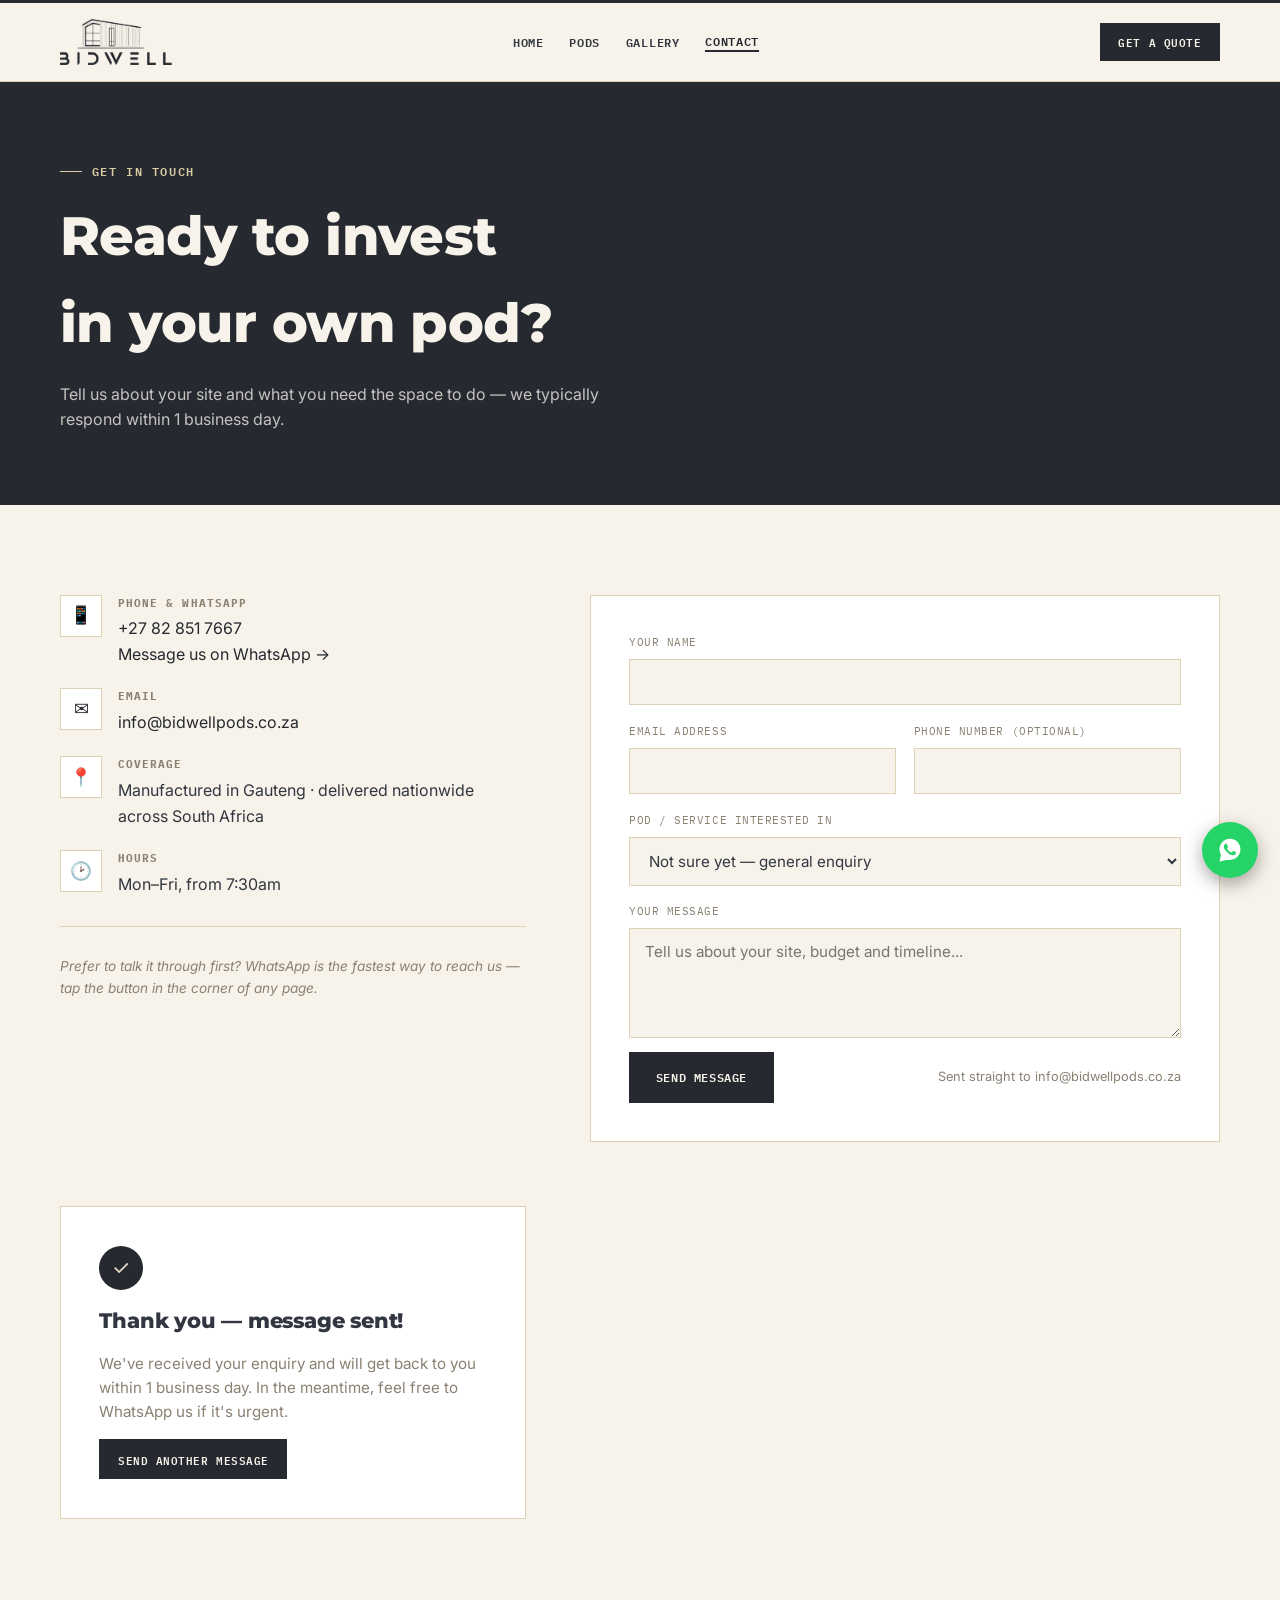
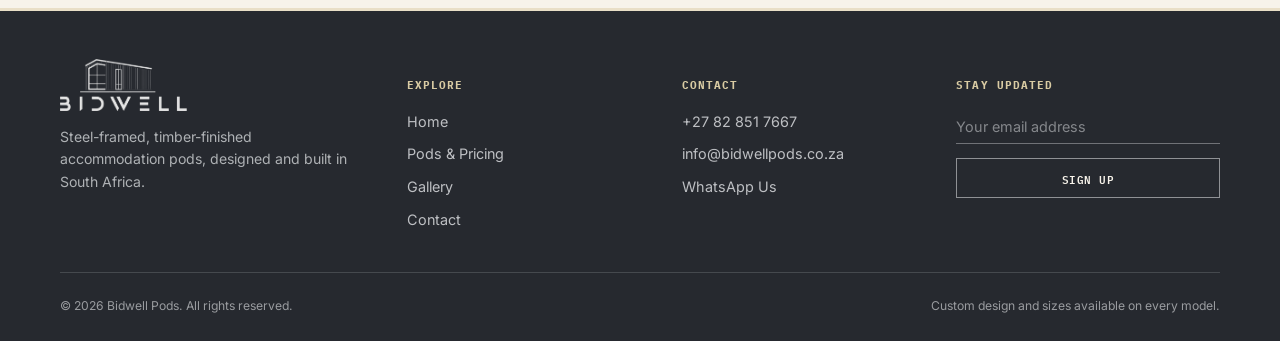
==== commit 9a0e6455: "Send contact form submissions automatically, add thank-you message Previously "Send Message" just op" ====
--- a/contact.html
+++ b/contact.html
@@ -58,7 +58,7 @@
         <p class="map-note">Prefer to talk it through first? WhatsApp is the fastest way to reach us — tap the button in the corner of any page.</p>
       </div>
 
-      <div class="form-card">
+      <div class="form-card" id="formCard">
         <form id="quoteForm">
           <div class="form-grid">
             <div class="full"><label for="f-name">Your Name</label><input id="f-name" name="name" type="text" required></div>
@@ -81,12 +81,21 @@
               </select>
             </div>
             <div class="full"><label for="f-message">Your Message</label><textarea id="f-message" name="message" required placeholder="Tell us about your site, budget and timeline..."></textarea></div>
+            <input type="text" name="website" class="hp-field" tabindex="-1" autocomplete="off" aria-hidden="true">
           </div>
           <div class="form-foot">
             <button type="submit" class="btn btn-amber">Send Message</button>
-            <span class="form-note">Opens your email app, addressed to info@bidwellpods.co.za</span>
+            <span class="form-note">Sent straight to info@bidwellpods.co.za</span>
           </div>
+          <p class="form-error" id="formError" hidden></p>
         </form>
+      </div>
+
+      <div class="form-card form-success" id="formSuccess" hidden>
+        <span class="form-success-icon">&#10003;</span>
+        <h3>Thank you — message sent!</h3>
+        <p>We've received your enquiry and will get back to you within 1 business day. In the meantime, feel free to WhatsApp us if it's urgent.</p>
+        <button type="button" class="btn btn-solid btn-sm" id="formResetBtn">Send Another Message</button>
       </div>
     </div>
   </section>
--- a/style.css
+++ b/style.css
@@ -243,6 +243,16 @@
 .form-foot{display:flex; align-items:center; justify-content:space-between; flex-wrap:wrap; gap:1rem; margin-top:.4rem;}
 .form-note{font-size:.8rem; color:var(--muted);}
 .map-note{font-size:.85rem; color:var(--muted); font-style:italic;}
+.form-error{margin:1rem 0 0; font-size:.85rem; color:#b3392c;}
+.hp-field{position:absolute; left:-9999px; width:1px; height:1px; min-width:0; min-height:0; opacity:0; pointer-events:none;}
+.btn[disabled]{opacity:.6; cursor:not-allowed;}
+.form-success{display:flex; flex-direction:column; align-items:flex-start; gap:.9rem; text-align:left;}
+.form-success-icon{
+  width:44px; height:44px; border-radius:50%; background:var(--ink); color:var(--sand);
+  display:flex; align-items:center; justify-content:center; font-size:1.3rem; flex:none;
+}
+.form-success h3{font-size:1.3rem;}
+.form-success p{color:var(--muted); font-size:.95rem;}
 
 /* ---------- FOOTER ---------- */
 footer{background:var(--ink); color:var(--paper); padding-block:3rem 1.6rem; border-top:3px solid var(--sand);}
